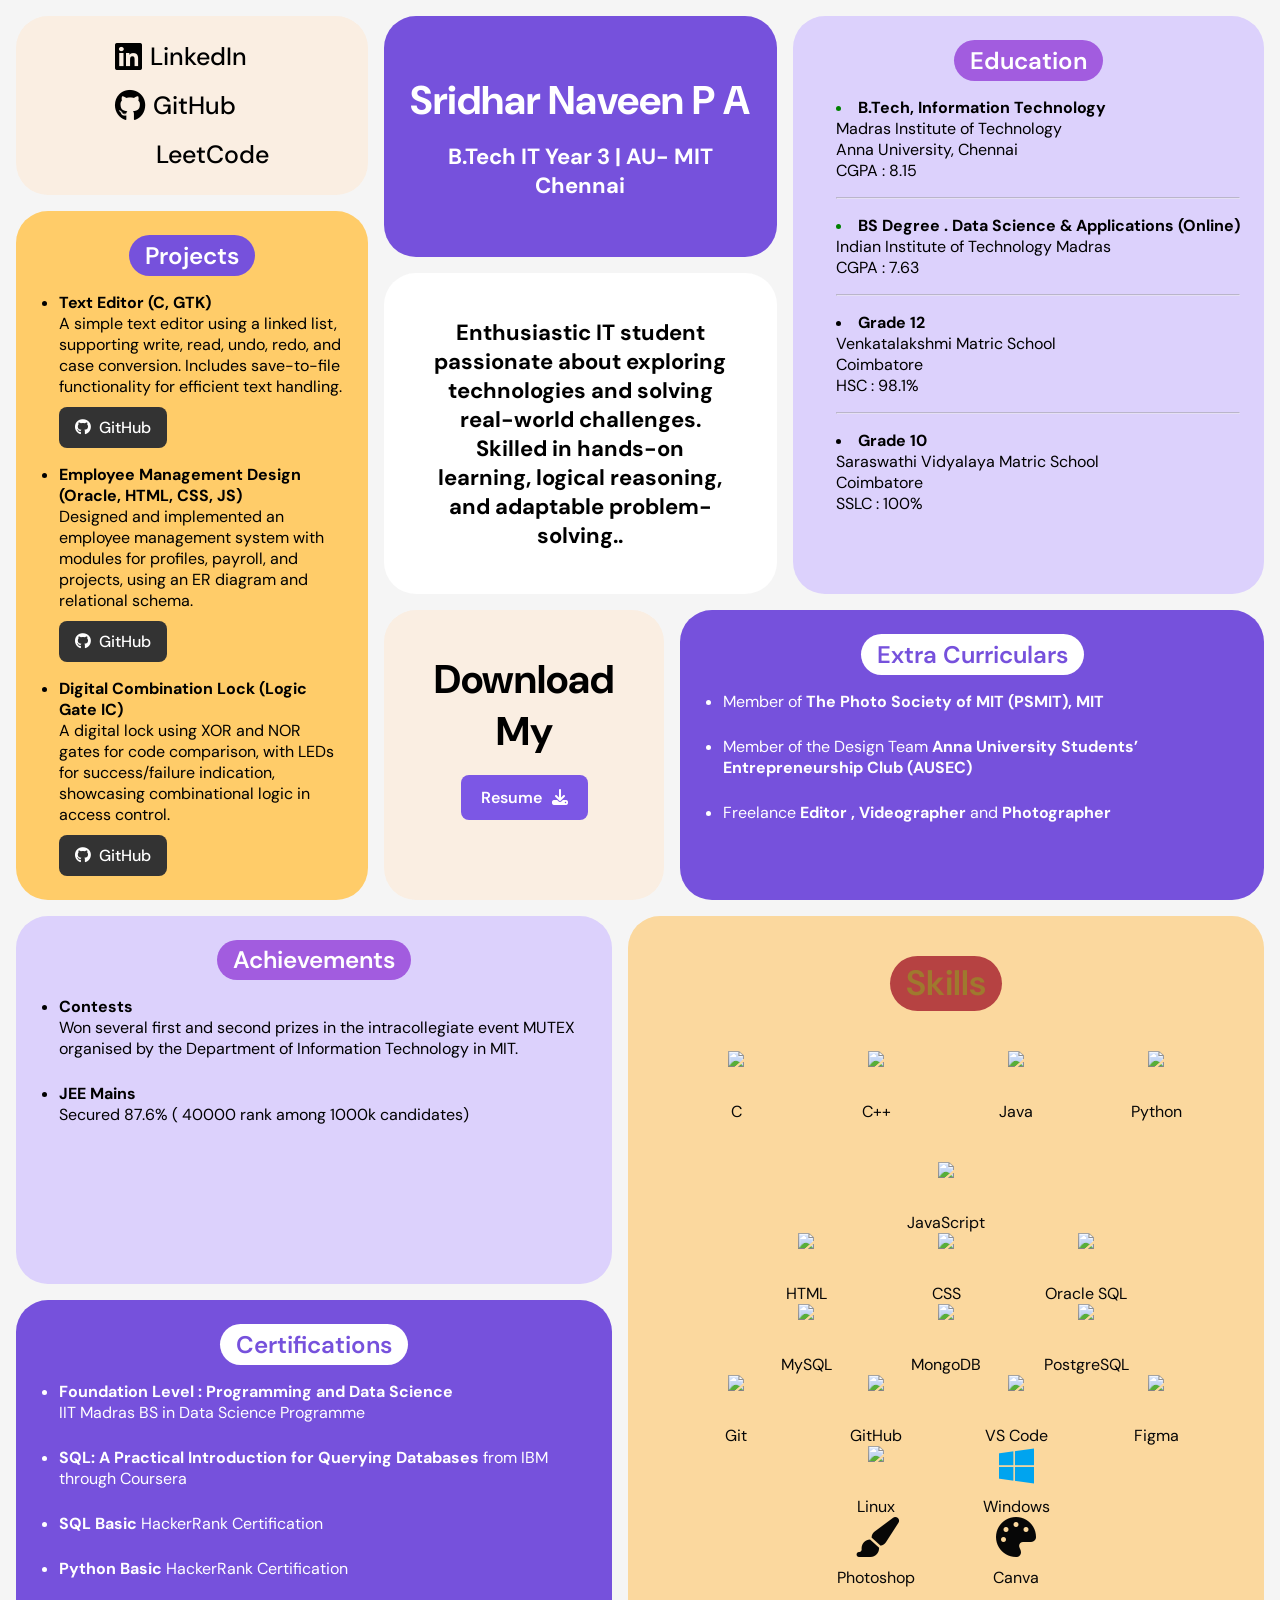
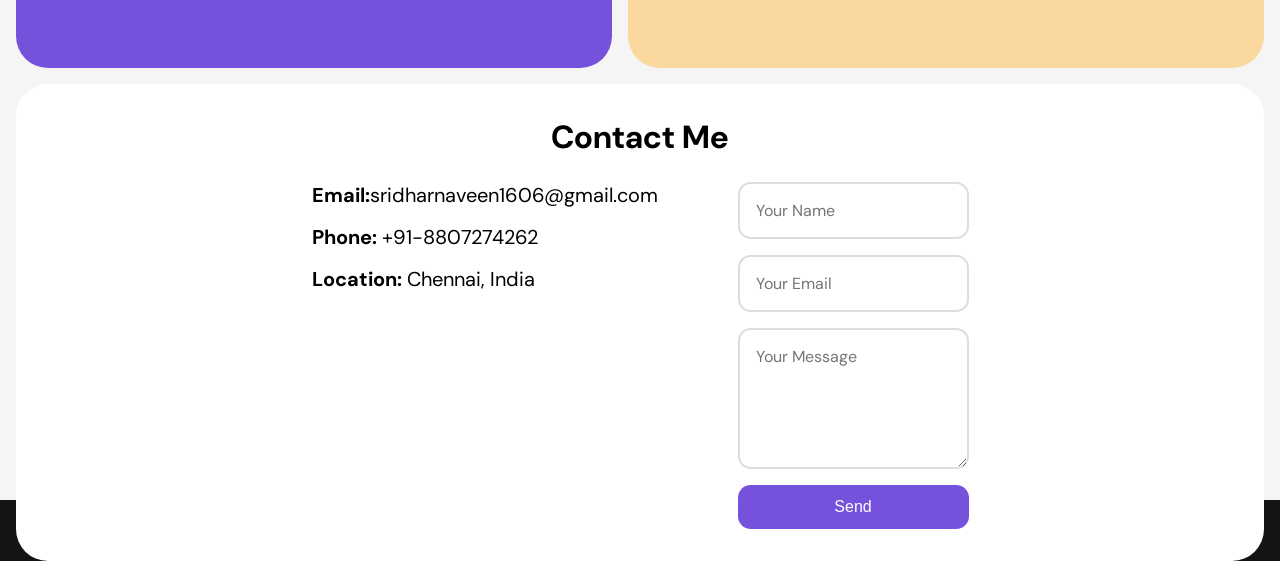
==== index.html @ 2a430939 "Fixed button" ====
<!DOCTYPE html>
<html>

<head>
    <meta charset="UTF-8" />
    <title>Sridhar Naveen Portfolio</title>
    <link rel="stylesheet" href="style.css" />
    <link href="https://fonts.googleapis.com/css2?family=DM+Sans:wght@400;500&display=swap" rel="stylesheet" />
    <link rel="stylesheet" href="https://cdnjs.cloudflare.com/ajax/libs/font-awesome/6.5.0/css/all.min.css" />


</head>

<body>

    <div class="container">
        <div class="row1">
            <div class="col-left">
                <div class="row1 bento-box quick-links">
                    <!-- <h2 class="title">Quick Links</h2> -->
                    <ul class="link-list">
                        <li>
                            <a href="https://www.linkedin.com/in/sridharnaveen/" target="_blank">
                                <i class="fab fa-linkedin fa-lg"></i> LinkedIn
                            </a>
                        </li>
                        <li>
                            <a href="https://github.com/SridharNaveenPA" target="_blank">
                                <i class="fab fa-github fa-lg"></i> GitHub
                            </a>
                        </li>
                        <li>
                            <a href="https://leetcode.com/u/Sridhar_Naveen/">
                                <svg  class="leetcode-icon" width="33" height="33" viewBox="...">
                                    <use xlink:href="IMGS/leetcode.svg"></use>
                                </svg>
                                LeetCode
                            </a>
                        </li>

                    </ul>
                </div>
                <div class="row2 bento-box projects">
                    <!-- Projects -->
                    <h2 class="titl-projects">Projects</h2>
                    <ul class="project-list">
                        <li>
                            <strong>Text Editor (C, GTK)</strong><br>
                            A simple text editor using a linked list, supporting write, read, undo, redo, and case
                            conversion. Includes save-to-file functionality for efficient text handling.<br>
                            <a href="https://github.com/SridharNaveenPA/Text-Editor" class="github-btn"
                                target="_blank">
                                <i class="fab fa-github"></i> GitHub
                            </a>
                        </li>
                        <li>
                            <strong>Employee Management Design (Oracle, HTML, CSS, JS)</strong><br>
                            Designed and implemented an employee management system with modules for profiles, payroll,
                            and projects, using an ER diagram and relational schema.<br>
                            <a href="https://github.com/yourusername/employee-management-system" class="github-btn"
                                target="_blank">
                                <i class="fab fa-github"></i> GitHub
                            </a>
                        </li>
                        <li>
                            <strong>Digital Combination Lock (Logic Gate IC)</strong><br>
                            A digital lock using XOR and NOR gates for code comparison, with LEDs for success/failure
                            indication, showcasing combinational logic in access control.<br>
                            <a href="https://github.com/yourusername/employee-management-system" class="github-btn"
                                target="_blank">
                                <i class="fab fa-github"></i> GitHub
                            </a>

                        </li>

                    </ul>

                </div>
            </div>
            <div class="col-right">
                <div class="row1">
                    <div class="col1">
                        <div class="row1">
                            <h1 class="name"><b>Sridhar Naveen P A</b></h1>
                            <h1 class="name3">B.Tech IT Year 3 | AU- MIT Chennai</h1>
                        </div>
                        <div class="row2">
                            <h1 class="name2">Enthusiastic IT student passionate about exploring technologies and
                                solving real-world challenges. Skilled in hands-on learning, logical reasoning, and
                                adaptable problem-solving..</h1>
                        </div>
                    </div>
                    <div class="bento-box education">
                        <h2 class="title">Education</h2>
                        <ul class="education-list">
                            <li class="active-edu">
                                <strong>B.Tech, Information Technology</strong><br>
                                Madras Institute of Technology<br>Anna University, Chennai<br>

                                CGPA : 8.15<br>

                            </li>
                            <hr class="edu-hr">
                            <li class="active-edu">
                                <strong>BS Degree . Data Science & Applications (Online)</strong><br>
                                Indian Institute of Technology Madras<br>
                                CGPA : 7.63<br>
                            </li>
                            <hr class="edu-hr">
                            <li>
                                <strong>Grade 12</strong><br>
                                Venkatalakshmi Matric School<br>Coimbatore<br>
                                HSC : 98.1%<br>

                            </li>
                            <hr class="edu-hr">
                            <li>
                                <strong>Grade 10</strong><br>
                                Saraswathi Vidyalaya Matric School<br>Coimbatore<br>
                                SSLC : 100%<br>
                            </li>

                        </ul>


                    </div>
                </div>
                <div class="row2">
                    <div class="col1">
                        <h2 class="name24 download">Download My</h2>
                        <a href="ASSETS/resume.pdf" class="resume-button" download>
                            Resume
                            <i class="fas fa-download"></i>
                        </a>
                    </div>
                    <div class="col2 bento-box extras">
                        <!-- Extra Curricular-->
                        <h2 class="tit">Extra Curriculars</h2>
                        <ul class="extras-list">
                            <li>
                                Member of <strong>The Photo Society of MIT (PSMIT), MIT</strong>

                            </li>
                            <li>
                                Member of the Design Team <strong>Anna University Students’ Entrepreneurship Club
                                    (AUSEC)</strong>
                            </li>
                            <li>
                                Freelance <strong> Editor , Videographer</strong> and <strong>Photographer </strong>
                            </li>

                        </ul>

                    </div>
                </div>
            </div>
        </div>
        <div class="row2">
            <div class="achievements-certifications">
                <div class="achievements-box">
                    <!-- Achievements -->
                    <h2 class="of-achiv">Achievements</h2>
                    <ul class="achiv-list">
                        <li>
                            <strong>Contests</strong><br>Won several first and second prizes in the intracollegiate
                            event MUTEX organised by the Department of Information Technology in MIT.

                        </li>
                        <li>
                            <strong> JEE Mains</strong><br> Secured 87.6% ( 40000 rank among 1000k candidates)
                        </li>


                    </ul>
                </div>
                <div class="certifications-box">
                    <!-- Certifications -->
                    <h2 class="of-cert">Certifications</h2>
                    <ul class="cert-list">
                        <li>
                            <strong>Foundation Level : Programming and Data Science</strong><br>IIT Madras BS in Data
                            Science Programme

                        </li>
                        <li>
                            <strong>SQL: A Practical Introduction for Querying Databases</strong> from IBM through
                            Coursera
                        </li>
                        <li>
                            <strong>SQL Basic</strong> HackerRank Certification
                        </li>
                        <li>
                            <strong>Python Basic</strong> HackerRank Certification
                        </li>

                    </ul>
                </div>
            </div>

            <div class="col2 skills-section">
                <!-- sKILLS ICON-->
                <h2 class="of-skill">Skills</h2>

                <div class="skills-category">

                    <div class="skills-flex">
                        <div class="skill"><img
                                src="https://cdn.jsdelivr.net/gh/devicons/devicon/icons/c/c-original.svg" />
                            <p>C</p>
                        </div>
                        <div class="skill"><img
                                src="https://cdn.jsdelivr.net/gh/devicons/devicon/icons/cplusplus/cplusplus-original.svg" />
                            <p>C++</p>
                        </div>
                        <div class="skill"><img
                                src="https://cdn.jsdelivr.net/gh/devicons/devicon/icons/java/java-original.svg" />
                            <p>Java</p>
                        </div>
                        <div class="skill"><img
                                src="https://cdn.jsdelivr.net/gh/devicons/devicon/icons/python/python-original.svg" />
                            <p>Python</p>
                        </div>
                        <div class="skill"><img
                                src="https://cdn.jsdelivr.net/gh/devicons/devicon/icons/javascript/javascript-original.svg" />
                            <p>JavaScript</p>
                        </div>
                    </div>
                    <div class="skills-flex">
                        <div class="skill"><img
                                src="https://cdn.jsdelivr.net/gh/devicons/devicon/icons/html5/html5-original.svg" />
                            <p>HTML</p>
                        </div>
                        <div class="skill"><img
                                src="https://cdn.jsdelivr.net/gh/devicons/devicon/icons/css3/css3-original.svg" />
                            <p>CSS</p>
                        </div>
                        <div class="skill"><img
                                src="https://cdn.jsdelivr.net/gh/devicons/devicon/icons/oracle/oracle-original.svg" />
                            <p>Oracle SQL</p>
                        </div>
                    </div>

                    <div class="skills-flex">
                        <div class="skill"><img
                                src="https://cdn.jsdelivr.net/gh/devicons/devicon/icons/mysql/mysql-original.svg" />
                            <p>MySQL</p>
                        </div>
                        <div class="skill"><img
                                src="https://cdn.jsdelivr.net/gh/devicons/devicon/icons/mongodb/mongodb-original.svg" />
                            <p>MongoDB</p>
                        </div>
                        <div class="skill"><img
                                src="https://cdn.jsdelivr.net/gh/devicons/devicon/icons/postgresql/postgresql-original.svg" />
                            <p>PostgreSQL</p>
                        </div>
                    </div>

                    <div class="skills-flex">
                        <div class="skill"><img
                                src="https://cdn.jsdelivr.net/gh/devicons/devicon/icons/git/git-original.svg" />
                            <p>Git</p>
                        </div>
                        <div class="skill"><img
                                src="https://cdn.jsdelivr.net/gh/devicons/devicon/icons/github/github-original.svg" />
                            <p>GitHub</p>
                        </div>
                        <div class="skill"><img
                                src="https://cdn.jsdelivr.net/gh/devicons/devicon/icons/vscode/vscode-original.svg" />
                            <p>VS Code</p>
                        </div>
                        <div class="skill"><img
                                src="https://cdn.jsdelivr.net/gh/devicons/devicon/icons/figma/figma-original.svg" />
                            <p>Figma</p>
                        </div>
                    </div>

                    <div class="skills-flex">
                        <div class="skill"><img
                                src="https://cdn.jsdelivr.net/gh/devicons/devicon/icons/linux/linux-original.svg" />
                            <p>Linux</p>
                        </div>
                        <div class="skill"><i class="fab fa-windows windows-icon"></i>
                            <p>Windows</p>
                        </div>
                    </div>

                    <div class="skills-flex">
                        <div class="skill"><i class="fas fa-paint-brush"></i>
                            <p>Photoshop</p>
                        </div>
                        <div class="skill"><i class="fas fa-palette"></i>
                            <p>Canva</p>
                        </div>
                    </div>
                </div>


            </div>
        </div>
        <div class="row3 contact-box bento-box">
            <h2 class="contact-title">Contact Me</h2>

            <div class="contact-content">
                <div class="contact-details">
                    <p><strong>Email:</strong><a href="mailto:sridharnaveen1606@gmail.com">sridharnaveen1606@gmail.com</a></p>
                    <p><strong>Phone:</strong> +91-8807274262</p>
                    <p><strong>Location:</strong> Chennai, India</p>
                </div>

                <form class="contact-form">
                    <input type="text" name="name" placeholder="Your Name" required />
                    <input type="email" name="email" placeholder="Your Email" required />
                    <textarea name="message" placeholder="Your Message" rows="5" required></textarea>
                    <button type="submit">Send</button>
                </form>
            </div>
        </div>
    </div>
</body>

</html>
---- style.css ----
* {
    margin: 0;
    padding: 0;
    box-sizing: border-box;
}

body {
    min-height: 100vh;
    background-color: #141414;
    display: flex;
    align-items: center;
    justify-content: center;
}

.container {
    width: 1440px;
    height: 2100px;
    padding: 1em;
    background-color: #f5f5f5;
    display: flex;
    flex-direction: column;
    gap: 1em;
}

.row1 {
    flex: 2;

    border-radius: 2em;
    display: flex;
    gap: 1em;
}

.row2    {
    flex: 1;

    border-radius: 2em;
}

.row3 {
    flex: 1;

    border-radius: 2em;
}

.col-left {
    flex: 0.8;

    border-radius: 2em;
    display: flex;
    flex-direction: column;
    gap: 1em;
}

.col-right {
    flex: 2;

    border-radius: 2em;
    display: flex;
    flex-direction: column;
    gap: 1em;
}

.col-right .row1 {
    

    border-radius: 2em;
    display: flex;
    gap: 1em;
}

.col-right .row2 {
    flex: 1;

    border-radius: 2em;
}


.col-right .row1 .col1 {
    flex: 1;

    border-radius: 2em;
    display: flex;
    flex-direction: column;
    gap: 1em;
}

.col-right .row1 .col2 {
    flex: .7;

    border-radius: 2em;
}

.col-right .row1 .col1 .row1 {
    flex: 0.75;

    border-radius: 2em;
    display: flex;
}

.col-right .row1 .col1 .row2 {
    flex: 1;

    border-radius: 2em;
    display: flex;
}

.container .row1 .col-right .row2 {
    display: flex;
    gap: 1em;
}

.container .row1 .col-right .row2 .col1 {
    flex: 1;

    border-radius: 2em;
}

.container .row1 .col-right .row2 .col2 {
    flex: 2;

    border-radius: 2em;
}

.container .row2 {
    display: flex;
    gap: 1em;
}

.container .row2 .col1 {
    flex: 1;
    display: flex;
    border-radius: 2em;
}

.container .row2 .col2 {
    flex: 1;
    
    border-radius: 2em;
}

.container .row1 .col-left {
    display: flex;
    flex-direction: column;
    gap: 1em;
}

.container .row1 .col-left .col1 {
    flex: 2;

    border-radius: 2em;
}

.container .row1 .col-left .col2 {
    flex: 1;

    border-radius: 2em;
}

/*ChatGPT*/




.row1>.col-left .row1 {
    background-color: #faeee2;
    /* Hot Pink */
    flex: 0.4;
    display: flex;
    flex-wrap: wrap;
    flex-direction: column;
    justify-content: center;
    /* Vertical center */
    align-items: center;
    /* Horizontal center */
    text-align: center;
}

.row1>.col-left .row2 {
    background-color: #ffcc69;
    /* Cyan */
}




.row1>.col-right .row1 .col1 .row1 {
    background-color: #7651dc;
    /* Red */
    display: flex;
    flex-wrap: wrap;
    flex-direction: column;
    justify-content: center;
    /* Vertical center */
    align-items: center;
    /* Horizontal center */
    text-align: center;
    /* Ensures text inside is centered */

}

.row1>.col-right .row1 .col1 .row2 {
    background-color: #ffffff;
    /* Purple */
    display: flex;
    flex: 1;
    flex-wrap: wrap;
    flex-direction: column;
    justify-content: center;
    /* Vertical center */
    align-items: center;
    /* Horizontal center */
    text-align: center;
    /* Ensures text inside is centered */
}

.row1>.col-right .row1 .col2 {
    background-color: #7651dc;
    /* Orange */
}

.row1>.col-right .row2 .col1 {
    background-color: #faeee2;
    /* Mint Green */
    display: flex;
    flex-wrap: wrap;
    flex-direction: row;
    justify-content: center;
    gap: -6em;
    /* Vertical center */
    align-items: center;
    /* Horizontal center */
    text-align: center;
}

.row1>.col-right .row2 .col2 {
    background-color: #7651dc;
    /* Teal */
}

.container>.row2 .col1 {
    background-color: #ffd60a;
   
}

.container>.row2 .col2 {
    background-color: #fbd89e;
    /* Bright Blue */
}

.container>.row3 {
    background-color: #ffffff;
    /* Pinkish Purple */
}

.name {
    font-family: 'DM Sans', sans-serif;
    color: white;
    font-size: 40px;

}

.name2 {
    font-family: 'DM Sans', sans-serif;
    color: rgb(0, 0, 0);
    font-size: 22px;
    margin-left: 50px;
    margin-right: 50px;
}

.name24 {
    font-family: 'DM Sans', sans-serif;
    color: rgb(0, 0, 0);
    font-size: 1px;
    margin-left: 50px;
    margin-right: 50px;
    margin-bottom: 0px;
    margin-top: 60px;
    padding: 0px;
}



.name3 {
    font-family: 'DM Sans', sans-serif;
    color: white;
    font-size: 22px;
    margin-left: 50px;
    margin-right: 50px;
}


.bento-box.quick-links {
    background-color: #fef6ee;
    /* light peach */
    padding: 1.5rem;
    border-radius: 2em;
    display: flex;
    flex-direction: column;
    color: white;
    align-items: center;
    font-family: 'DM Sans', sans-serif;
    gap: 1rem;
}

.bento-box.quick-links .title {
    background-color: #ffd166;
    /* yellow badge */
    color: #7b2cbf;
    /* purple text */
    padding: 0.3rem 1rem;
    border-radius: 2em;
    color: white;
    font-family: 'DM Sans', sans-serif;
    font-weight: 600;
}

.link-list {
    list-style: none;
    padding: 0;
    margin: 0;
    display: flex;
    flex-direction: column;
    font-family: 'DM Sans', sans-serif;
    gap: 1rem;
    color: rgb(0, 0, 0);
}

.link-list li a {
    text-decoration: none;
    color: black;
    font-family: 'DM Sans', sans-serif;
    color: rgb(0, 0, 0);
    display: flex;
    align-items: center;
    gap: 0.5rem;
    font-weight: 500;
    font-size: 25px;
    transition: 0.2s ease-in-out;
}

.link-list li a:hover {
    color: #7c57e5;
    transition: 0.2s ease-in-out;
    transition-behavior: smooth;
    transform-origin: 0%;
    /* purple text on hover */
}

.leetcode-icon {
  fill: #222; /* default color */
  transition: fill 0.2s;
}
a:hover .leetcode-icon {
  fill: #7c57e5; /* LeetCode orange or color of your choice */
}

.bento-box.education {
    background-color: #dcd1fc;
    /* same light peach */
    padding: 1.5rem;
    border-radius: 2em;
    display: flex;
    flex-direction: column;
    font-family: 'DM Sans', sans-serif;
    color: white;
    align-items: center;
    gap: 1rem;
}

.bento-box.education .title {
    background-color: #a25cdf;
    /* same yellow badge */
    color: white;
    /* purple text */
    padding: 0.3rem 1rem;
    border-radius: 2em;
    font-family: 'DM Sans', sans-serif;
    color: white;
    font-weight: 600;
}

.education-list {
    list-style: disc;
    padding-left: 1.2rem;
    margin: 0;
    font-family: 'DM Sans', sans-serif;
    color: white;
    display: flex;
    flex-direction: column;
    gap: 1rem;
    color: #000;
    /* text color */
    width: 100%;
    list-style-position: inside; /* so dot is part of the list item */
    
}

.education-list li.active-edu {
  list-style-type: disc;
  color: rgb(0, 0, 0); /* text color */
  position: relative;
}
.education-list li.active-edu::marker {
  color: green;
  transform: scale(1);
  animation: glow 1.5s infinite ease-in-out;
}   

@keyframes glow {
  0%, 100% {
    color: green;
    opacity: 1;
    transform: scale(1.5);
  }
  50% {
    color: lime;
    opacity: 0.4;
    transform: scale(1);
  }
}

.edu-hr{
    opacity: 0.5;
    color: #7c57e5;
}

.resume-button {
    display: inline-flex;
    align-items: center;
    background-color: #7c57e5;
    color: white;
    padding: 12px 20px;
    font-family: 'DM Sans', sans-serif;
    font-size: 16px;
    font-weight: 600;
    border: none;
    border-radius: 8px;
    cursor: pointer;
    margin-top: -120px;

    transition: background-color 0.3s ease;
    text-decoration: none;
}

.resume-button:hover {
    background-color: #9778ea;
}

.resume-button i {
    margin-left: 10px;
}

.download{
    margin-bottom: 0px;
    font-size: 40px;
    margin-top: 0px;
}

.titl-projects{
    background-color: #7651dc;
    /* same yellow badge */
    color: #7b2cbf;
    /* purple text */
    padding: 0.3rem 1rem;
    border-radius: 1em;
    font-family: 'DM Sans', sans-serif;
    color: white;
    font-weight: 600;
}

.project-list{
    list-style: disc;
    padding-left: 1.2rem;
    margin: 0;
    font-family: 'DM Sans', sans-serif;
    color: white;
    display: flex;
    flex-direction: column;
    gap: 1rem;
    color: #000;
    /* text color */
    width: 100%;
}

.bento-box.projects {
    background-color: #fef6ee;
    /* same light peach */
    padding: 1.5rem;
    border-radius: 2em;
    display: flex;
    flex-direction: column;
    font-family: 'DM Sans', sans-serif;
    color: white;
    align-items: center;
    gap: 1rem;
}

.github-btn {
      display: inline-flex;
      align-items: center;
      background-color: #333;
      color: white;
      padding: 10px 16px;
      border-radius: 8px;
      text-decoration: none;
      font-weight: 500;
      margin-top: 10px;
      transition: background-color 0.3s;
    }

    .github-btn:hover {
      background-color: #ffffff;
      color: black;
    }

    .github-btn i {
      margin-right: 8px;
    }



.bento-box.extras {
    background-color: #fef6ee;
    /* same light peach */
    padding: 1.5rem;
    border-radius: 2em;
    display: flex;
    flex-direction: column;
    font-family: 'DM Sans', sans-serif;
    color: white;
    align-items: center;
    gap: 1rem;
}

.bento-box.extras .tit {
    background-color: #ffffff;
    /* same yellow badge */
    color: #7651dc;
    /* purple text */
    padding: 0.3rem 1rem;
    border-radius: 2em;
    font-family: 'DM Sans', sans-serif;
    font-weight: 600;
}

.extras-list {
    /*list-style: disc;*/
    padding-left: 1.2rem;
    margin: 0;
    font-family: 'DM Sans', sans-serif;
    color: white;
    display: flex;
    flex-direction: column;
    gap: 1.5rem;
    color: #ffffff;
    /* text color */
    width: 100%;
}



.skills-section {
  text-align: center;
  padding: 40px 20px;
  font-family: 'DM Sans', sans-serif;
}

.skills-section h2 {
  font-size: 2.2em;
  color: #9f792e;
  margin-bottom: 40px;
  display: inline-block;
  padding-bottom: 5px;
  font-family: 'DM Sans', sans-serif;
}

.skills-category h3 {
  
  margin-bottom: 15px;
  font-family: 'DM Sans', sans-serif;
  font-size: 1.3em;
}

.skills-category {
  margin-bottom: 40px;
  justify-content: space-evenly;
  align-items: center;
}

.skills-flex {
  display: flex;
  flex-wrap: wrap;
  justify-content: center;
  vertical-align: middle;
  gap: 40px;
  font-family: 'DM Sans', sans-serif;
}

.skill {
  display: flex;
  flex-direction: column;
  align-items: center;
  width: 100px;
  font-family: 'DM Sans', sans-serif;
  color: #070707;
}

.skill img, .skill i {
  font-size: 40px;
  height: 40px;
  margin-bottom: 10px;
}

.windows-icon {
  font-size: 40px;
  color: #00a4ef;
}


.bento-box.cert {
    background-color: #7651dc;
    /* same light peach */
    padding: 1.5rem;
    border-radius: 2em;
    display: flex;
    flex-direction: column;
    font-family: 'DM Sans', sans-serif;
    color: white;
    align-items: center;
    gap: 1rem;
}

.bento-box.cert .tit {
    background-color: #ffd166;
    /* same yellow badge */
    color: #7b2cbf;
    /* purple text */
    padding: 0.3rem 1rem;
    border-radius: 2em;
    font-family: 'DM Sans', sans-serif;
    color: white;
    font-weight: 600;
}

.cert-list {
    /*list-style: disc;*/
    padding-left: 1.2rem;
    margin: 0;
    font-family: 'DM Sans', sans-serif;
    color: white;
    display: flex;
    flex-direction: column;
    gap: 1.5rem;
    color: #000;
    /* text color */
    width: 100%;
}

.container .row2 .col1{
    display: flex;
    flex-direction: column;
    gap: 1em;
}
.container .row2 .col1 .achiv{
    flex: 1;
    background-color: #141414;
    border: 2px solid red;
    border-radius: 2em;
}
.container .row2 .col1 .cert1{
    flex: 1;
    background-color: #00d1ff;
    border: 2px solid red;
    border-radius: 2em ;
}

.achievements-certifications {
    display: flex;
    gap: 1em;
    /*background-color: #fef6ee;*/
    padding: 1.5rem;
    margin: 0;
    padding: 0;
    border-radius: 2em;
    flex: 1;
    font-family: 'DM Sans', sans-serif;
    flex-direction: column;
    color: white;
}

.achievements-box {
     background-color: #dcd1fc;
    /* same light peach */
    padding: 1.5rem;
    border-radius: 2em;
    display: flex;
    flex-direction: column;
    font-family: 'DM Sans', sans-serif;
    color: white;
    flex: 1;
    align-items: center;
    gap: 1rem;
}


.certifications-box {
     background-color: #7651dc;
    /* same light peach */
    padding: 1.5rem;
    border-radius: 2em;
    display: flex;
    flex-direction: column;
    font-family: 'DM Sans', sans-serif;
    color: white;
    flex: 1;
    align-items: center;
    gap: 1rem;
}


.of-cert{
    background-color: #7651dc;
    /* same yellow badge */
    color: #7651dc;
    /* purple text */
    padding: 0.3rem 1rem;
    border-radius: 2em;
    font-family: 'DM Sans', sans-serif;
    color: 7651dc;
    font-weight: 600;
}

.achiv-list{
    /*list-style: disc;*/
    padding-left: 1.2rem;
    margin: 0;
    font-family: 'DM Sans', sans-serif;
    color: white;
    display: flex;
    flex-direction: column;
    gap: 1.5rem;
    color: #000;
    /* text color */
    width: 100%;
}
.of-achiv{
background-color: #a25cdf;
    /* same yellow badge */
    color: #7b2cbf;
    /* purple text */
    padding: 0.3rem 1rem;
    border-radius: 2em;
    font-family: 'DM Sans', sans-serif;
    color: white;
    font-weight: 600;
}


.cert-list{
    /*list-style: disc;*/
    padding-left: 1.2rem;
    margin: 0;
    font-family: 'DM Sans', sans-serif;
    color: white;
    display: flex;
    flex-direction: column;
    gap: 1.5rem;    
    color: #ffffff;
    /* text color */
    width: 100%;
}
.of-cert{
background-color: #ffffff;
    /* same yellow badge */
    color: #7651dc;
    /* purple text */
    padding: 0.3rem 1rem;
    border-radius: 2em;
    font-family: 'DM Sans', sans-serif;
    color: 7b2cbf;
    font-weight: 600;
}

.of-skill{
    background-color: #b64242;
    /* same yellow badge */
    
   
    padding: 0.3rem 1rem;
    border-radius: 2em;
    font-family: 'DM Sans', sans-serif;
    
    font-weight: 600;
}

.contact-box {
  background-color: #fef6ee;
  padding: 2rem;
  border-radius: 2rem;
  display: flex;
  flex-direction: column;
  gap: 1.5rem;
  font-family: 'DM Sans', sans-serif;
  color: #000;
  justify-content: space-evenly;
  align-items: center;
  flex-wrap: wrap;
}

.contact-title {
  font-size: 2rem;
  font-weight: 700;
  color: #000000;
  text-align: center;
}

.contact-content {
  display: flex;
  flex-wrap: wrap;
  gap: 5rem;
  justify-content: space-between;
}

.contact-details {
  flex: 0.5;
  font-size: 20px;
  display: flex;
  flex-direction: column;
  gap: 1rem;
}

.contact-details a {
  color: #000000;
  text-decoration: none;
}

.contact-form {
  flex: 1;
  display: flex;
  flex-direction: column;
  gap: 1rem;
}

.contact-form input,
.contact-form textarea {
  padding: 1rem;
  border: 2px solid #ddd;
  border-radius: 0.8rem;
  font-size: 1rem;
  width: 100%;
  font-family: 'DM Sans', sans-serif;
}

.contact-form button {
  background-color: #7651dc;
  color: white;
  padding: 0.8rem 1.5rem;
  border: none;
  border-radius: 0.8rem;
  font-size: 1rem;
  cursor: pointer;
  transition: background-color 0.3s ease;
}

.contact-form button:hover {
  background-color: #947cdc;
}
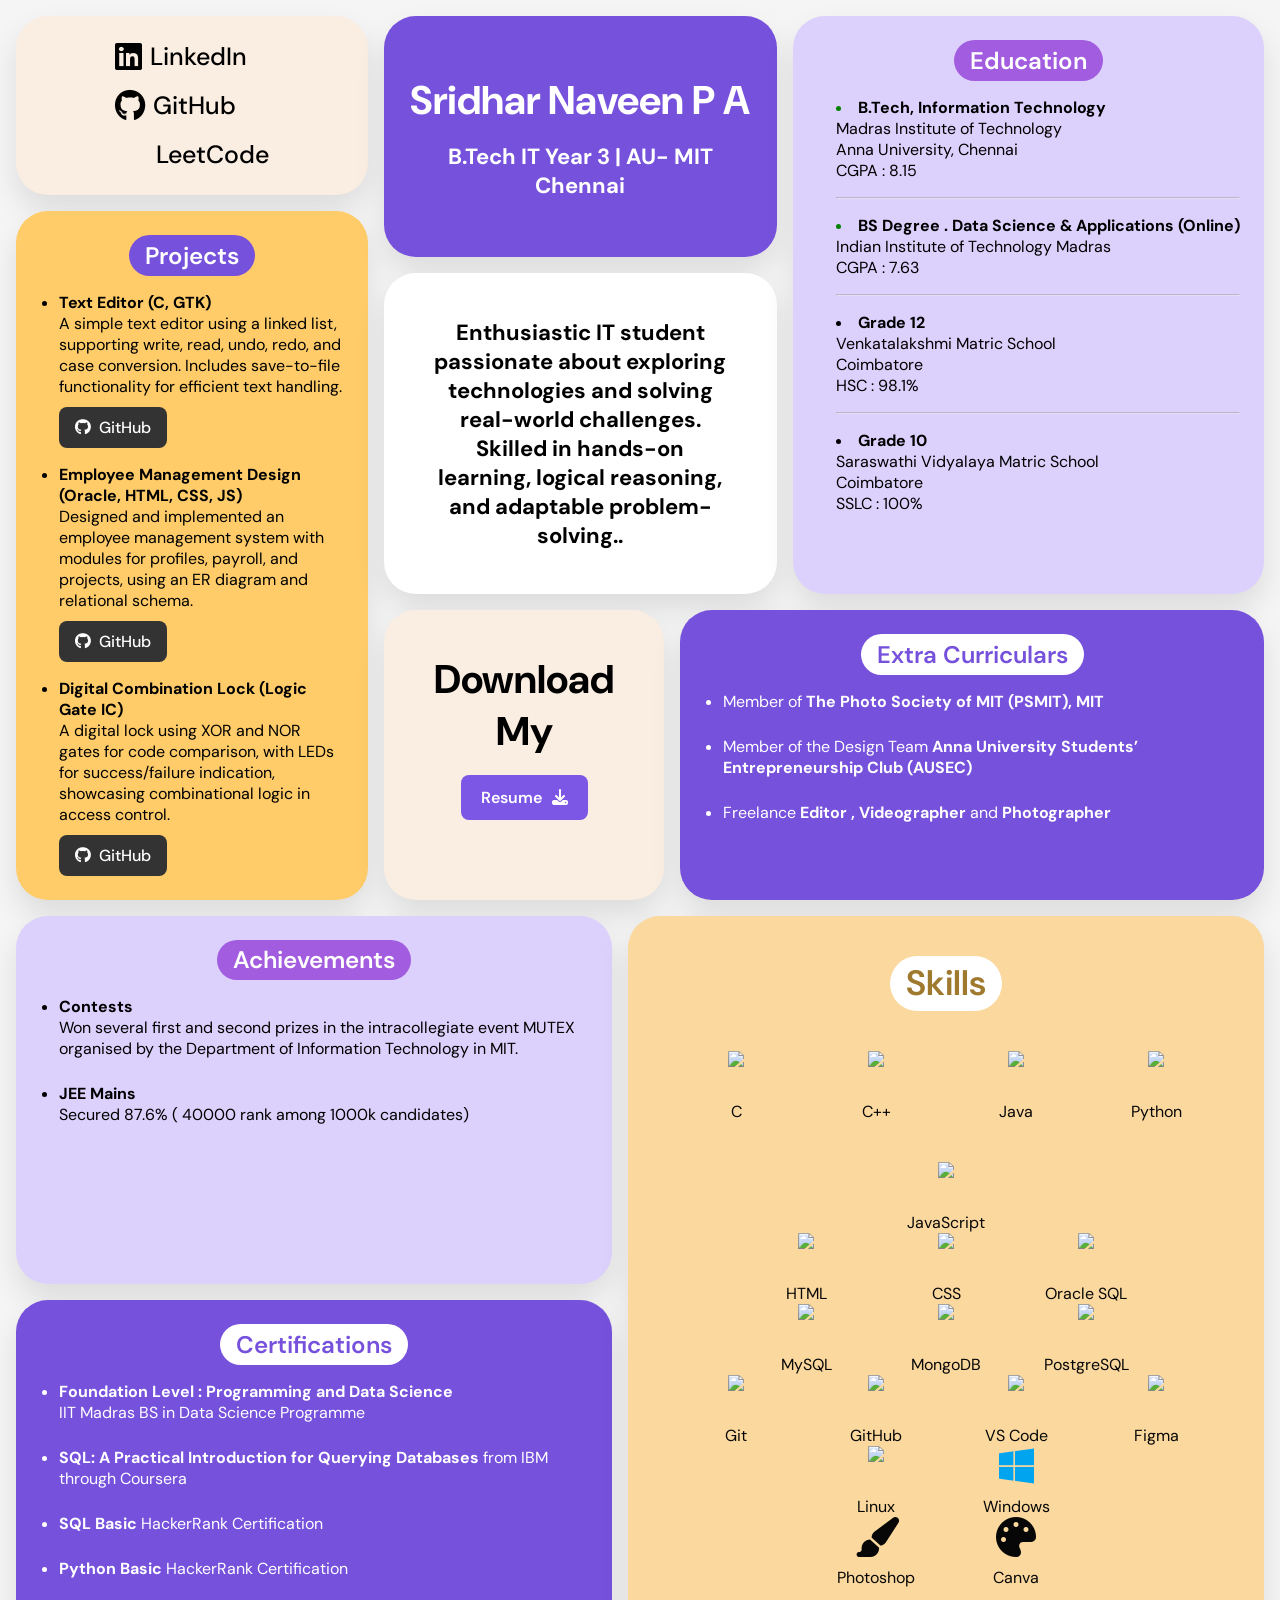
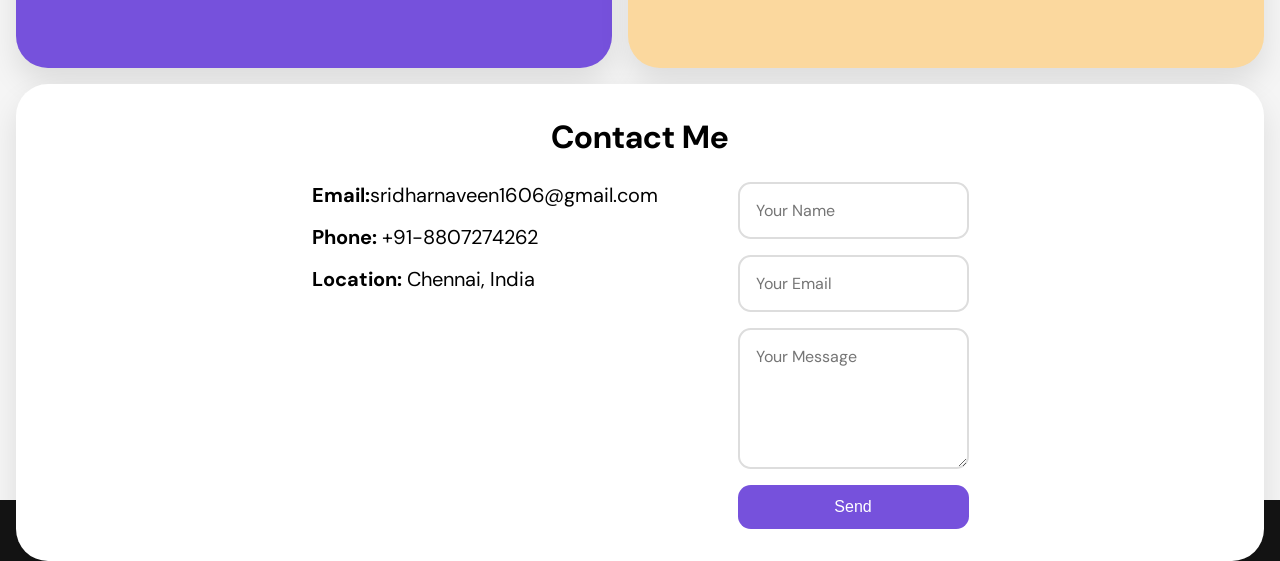
==== commit 61d29f30: "i ithink finished" ====
--- a/index.html
+++ b/index.html
@@ -31,7 +31,7 @@
                         </li>
                         <li>
                             <a href="https://leetcode.com/u/Sridhar_Naveen/">
-                                <svg  class="leetcode-icon" width="33" height="33" viewBox="...">
+                                <svg class="leetcode-icon" width="33" height="33" viewBox="...">
                                     <use xlink:href="IMGS/leetcode.svg"></use>
                                 </svg>
                                 LeetCode
@@ -48,8 +48,7 @@
                             <strong>Text Editor (C, GTK)</strong><br>
                             A simple text editor using a linked list, supporting write, read, undo, redo, and case
                             conversion. Includes save-to-file functionality for efficient text handling.<br>
-                            <a href="https://github.com/SridharNaveenPA/Text-Editor" class="github-btn"
-                                target="_blank">
+                            <a href="https://github.com/SridharNaveenPA/Text-Editor" class="github-btn" target="_blank">
                                 <i class="fab fa-github"></i> GitHub
                             </a>
                         </li>
@@ -80,11 +79,11 @@
             <div class="col-right">
                 <div class="row1">
                     <div class="col1">
-                        <div class="row1">
+                        <div class="row1 mah-name">
                             <h1 class="name"><b>Sridhar Naveen P A</b></h1>
                             <h1 class="name3">B.Tech IT Year 3 | AU- MIT Chennai</h1>
                         </div>
-                        <div class="row2">
+                        <div class="row2 bout-me">
                             <h1 class="name2">Enthusiastic IT student passionate about exploring technologies and
                                 solving real-world challenges. Skilled in hands-on learning, logical reasoning, and
                                 adaptable problem-solving..</h1>
@@ -126,7 +125,7 @@
                     </div>
                 </div>
                 <div class="row2">
-                    <div class="col1">
+                    <div class="col1 dawn">
                         <h2 class="name24 download">Download My</h2>
                         <a href="ASSETS/resume.pdf" class="resume-button" download>
                             Resume
@@ -178,19 +177,22 @@
                     <h2 class="of-cert">Certifications</h2>
                     <ul class="cert-list">
                         <li>
-                            <strong>Foundation Level : Programming and Data Science</strong><br>IIT Madras BS in Data
-                            Science Programme
-
-                        </li>
-                        <li>
-                            <strong>SQL: A Practical Introduction for Querying Databases</strong> from IBM through
-                            Coursera
-                        </li>
-                        <li>
-                            <strong>SQL Basic</strong> HackerRank Certification
-                        </li>
-                        <li>
-                            <strong>Python Basic</strong> HackerRank Certification
+                            <a href="ASSETS/foundation.pdf" class="idk"><strong>Foundation Level : Programming and Data
+                                    Science</strong><br>IIT Madras BS in Data
+                                Science Programme</a>
+
+                        </li>
+                        <li>
+                            <a href="ASSETS/sql coursera.pdf" class="idk"><strong>SQL: A Practical Introduction for
+                                    Querying Databases</strong> from IBM through
+                                Coursera</a>
+                        </li>
+                        <li>
+                            <a href="ASSETS/sql.pdf" class="idk"><strong>SQL Basic</strong> HackerRank Certification</a>
+                        </li>
+                        <li>
+                            <a href="ASSETS/python.pdf" class="idk"><strong>Python Basic</strong> HackerRank
+                                Certification</a>
                         </li>
 
                     </ul>
@@ -302,16 +304,23 @@
 
             <div class="contact-content">
                 <div class="contact-details">
-                    <p><strong>Email:</strong><a href="mailto:sridharnaveen1606@gmail.com">sridharnaveen1606@gmail.com</a></p>
+                    <p><strong>Email:</strong><a
+                            href="mailto:sridharnaveen1606@gmail.com">sridharnaveen1606@gmail.com</a></p>
                     <p><strong>Phone:</strong> +91-8807274262</p>
                     <p><strong>Location:</strong> Chennai, India</p>
                 </div>
 
-                <form class="contact-form">
+                <form class="contact-form" action="https://formsubmit.co/1KMAQXsx68sdjhkoIp1x1QD7oHsmMdPDz-L3TjTKVu0s"
+                    method="POST">
                     <input type="text" name="name" placeholder="Your Name" required />
                     <input type="email" name="email" placeholder="Your Email" required />
                     <textarea name="message" placeholder="Your Message" rows="5" required></textarea>
                     <button type="submit">Send</button>
+
+                    <!-- Required hidden fields for FormSubmit -->
+                    <input type="hidden" name="_template" value="table">
+                    <input type="hidden" name="_cc" value="sridharnaveen1606@gmail.com">
+                    
                 </form>
             </div>
         </div>
--- a/style.css
+++ b/style.css
@@ -1,3 +1,26 @@
+/* Add to the top of your CSS or in a sensible location */
+:root {
+  --shadow-color: rgba(0, 0, 0, 0.1);
+  --shadow-hover: rgba(0, 0, 0, 0.15);
+}
+
+/* Add box shadow to all bento boxes */
+
+ 
+
+.quick-links,.projects,.mah-name,.bout-me,.education,.dawn,.extras,.achievements-box,.certifications-box,.skills-section,.contact-box
+{
+  box-shadow: 0 15px 30px var(--shadow-color);
+  transition: all 0.3s ease;
+}
+
+
+
+.quick-links:hover,.projects:hover,.mah-name:hover,.bout-me:hover,.education:hover,.dawn:hover,.extras:hover,.achievements-box:hover,.certifications-box:hover,.skills-section:hover,.contact-box:hover{
+  transform: scale(1.03);
+  box-shadow: 0 8px 16px var(--shadow-hover);
+  z-index: 10; /* Bring hovered element to front */
+}
 * {
     margin: 0;
     padding: 0;
@@ -782,7 +805,7 @@
 }
 
 .of-skill{
-    background-color: #b64242;
+    background-color: white;
     /* same yellow badge */
     
    
@@ -865,3 +888,14 @@
 .contact-form button:hover {
   background-color: #947cdc;
 }
+
+a.idk{
+    color: inherit;          /* Keeps the parent's text color */
+    text-decoration: none;   /* Removes underline */
+            /* Shows default cursor (instead of pointer) */
+    /* Optional: Disable hover/focus effects */
+    &:hover, &:focus {
+        color: inherit;
+        text-decoration: none;
+    }
+}
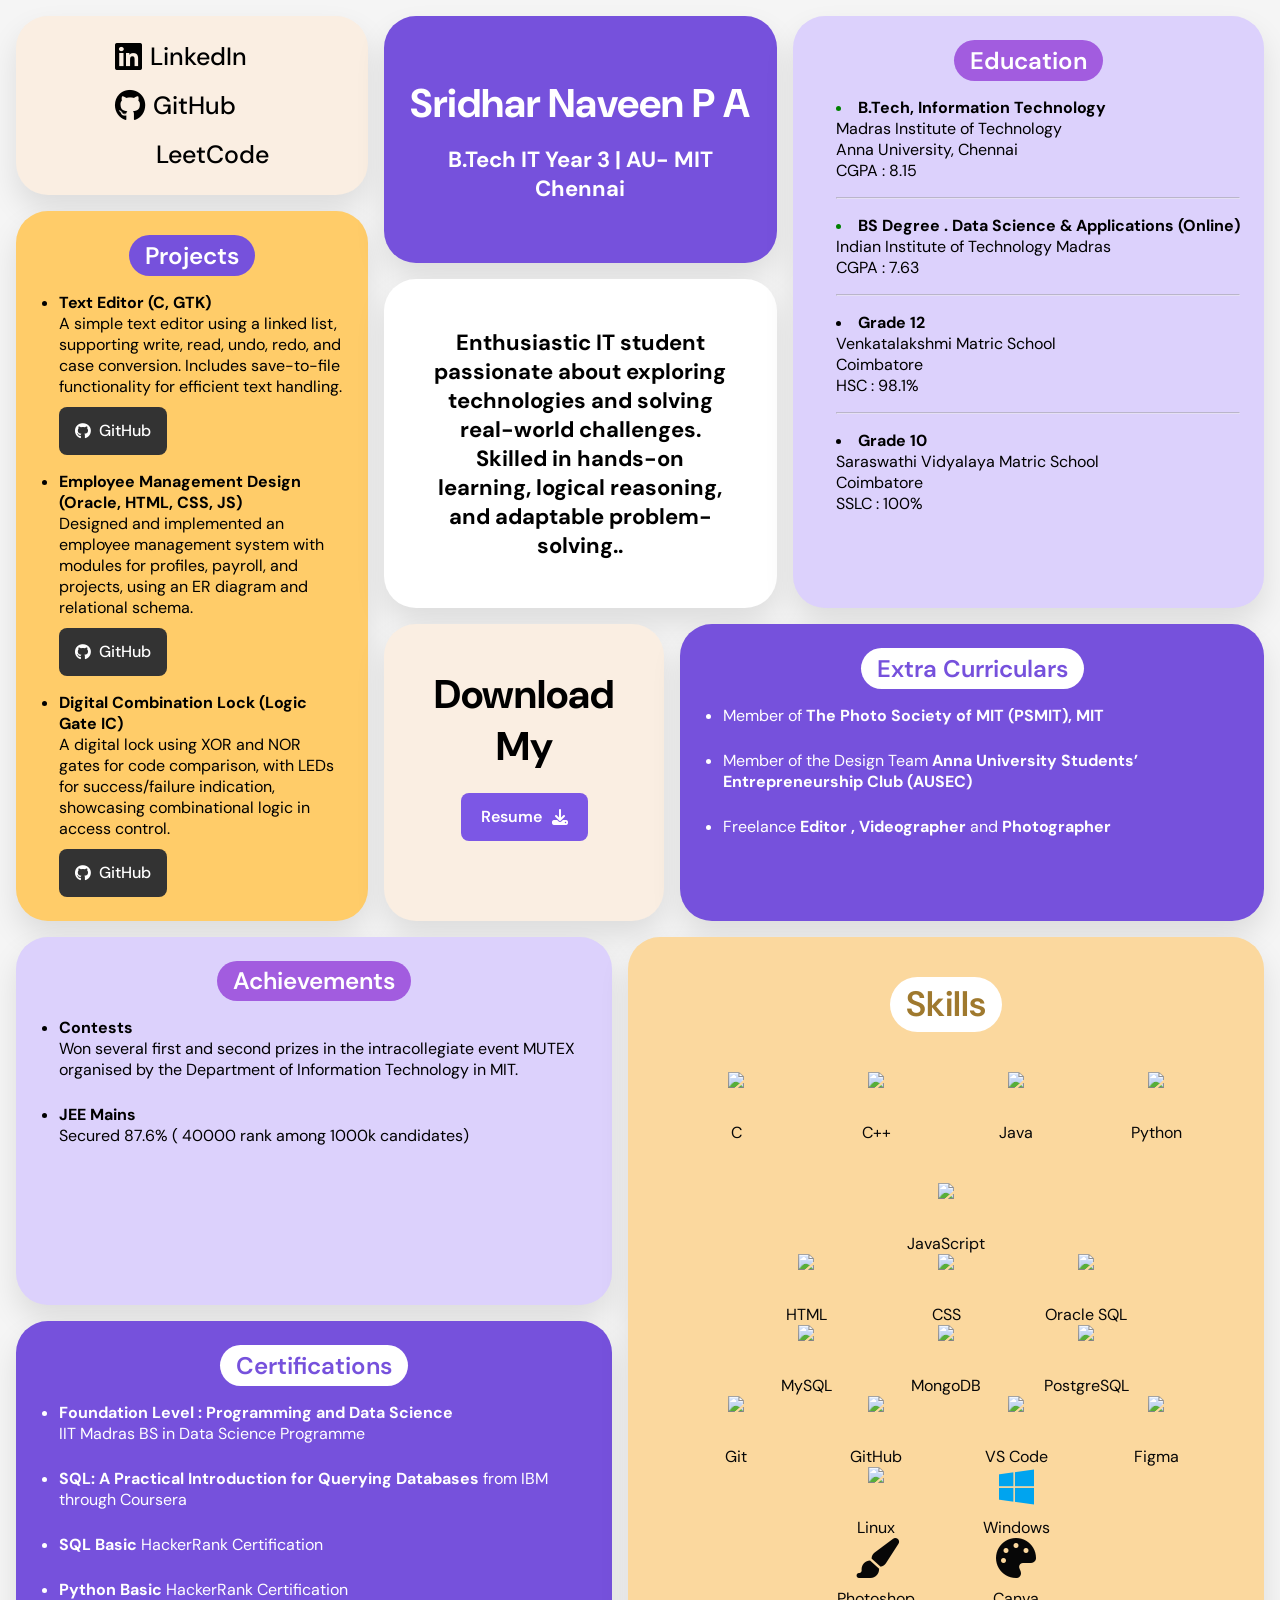
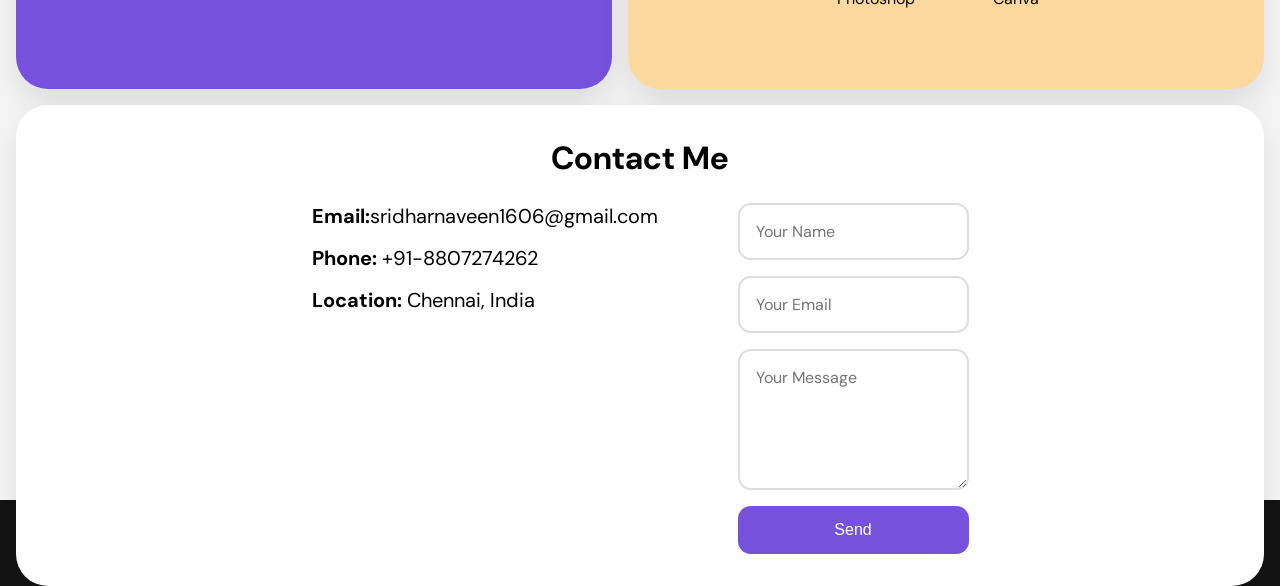
==== commit a0a37bf1: "responsive'" ====
--- a/index.html
+++ b/index.html
@@ -7,7 +7,7 @@
     <link rel="stylesheet" href="style.css" />
     <link href="https://fonts.googleapis.com/css2?family=DM+Sans:wght@400;500&display=swap" rel="stylesheet" />
     <link rel="stylesheet" href="https://cdnjs.cloudflare.com/ajax/libs/font-awesome/6.5.0/css/all.min.css" />
-
+    <meta name="viewport" content="width=device-width, initial-scale=1.0">
 
 </head>
 
--- a/style.css
+++ b/style.css
@@ -898,4 +898,99 @@
         color: inherit;
         text-decoration: none;
     }
+}
+
+/* Mobile Responsiveness */
+@media (max-width: 768px) {
+  .container {
+    width: 100%;
+    height: auto;
+    padding: 1em;
+  }
+
+  /* Make all rows and columns stack vertically */
+  .row1, .row2, .row3,
+  .col-left, .col-right,
+  .achievements-certifications,
+  .contact-content {
+    flex-direction: column;
+  }
+
+  /* Remove fixed heights and set to auto */
+  .row1, .row2, .row3 {
+    flex: auto;
+    height: auto;
+    gap: 1em;
+  }
+
+  /* Make all columns full width */
+  .col-left, .col-right,
+  .col1, .col2,
+  .achievements-box, .certifications-box,
+  .contact-details, .contact-form {
+    flex: 1 1 100%;
+    width: 100%;
+  }
+
+  /* Adjust specific bento boxes */
+  .bento-box {
+    margin-bottom: 1em;
+  }
+
+  /* Adjust text sizes for mobile */
+  .name {
+    font-size: 32px;
+  }
+  .name2, .name3 {
+    font-size: 18px;
+    margin-left: 20px;
+    margin-right: 20px;
+  }
+
+  /* Adjust the download section */
+  .dawn {
+    margin-top: 1em;
+    margin-bottom: 1em;
+  }
+  .resume-button {
+    margin-top: 0;
+  }
+
+  /* Adjust skills section */
+  .skills-flex {
+    gap: 20px;
+  }
+  .skill {
+    width: 80px;
+  }
+
+  /* Adjust contact section */
+  .contact-content {
+    gap: 2rem;
+    flex-direction: column;
+  }
+  .contact-details {
+    font-size: 16px;
+  }
+}
+
+/* Smooth scrolling for mobile */
+html {
+  scroll-behavior: smooth;
+}
+
+/* Prevent horizontal overflow */
+body {
+  overflow-x: hidden;
+}
+
+/* Make buttons more touch-friendly */
+.resume-button, .github-btn, .contact-form button {
+  min-height: 48px; /* Recommended minimum touch target size */
+}
+
+/* Adjust form elements for mobile */
+.contact-form input,
+.contact-form textarea {
+  font-size: 16px; /* Prevent iOS zoom on focus */
 }
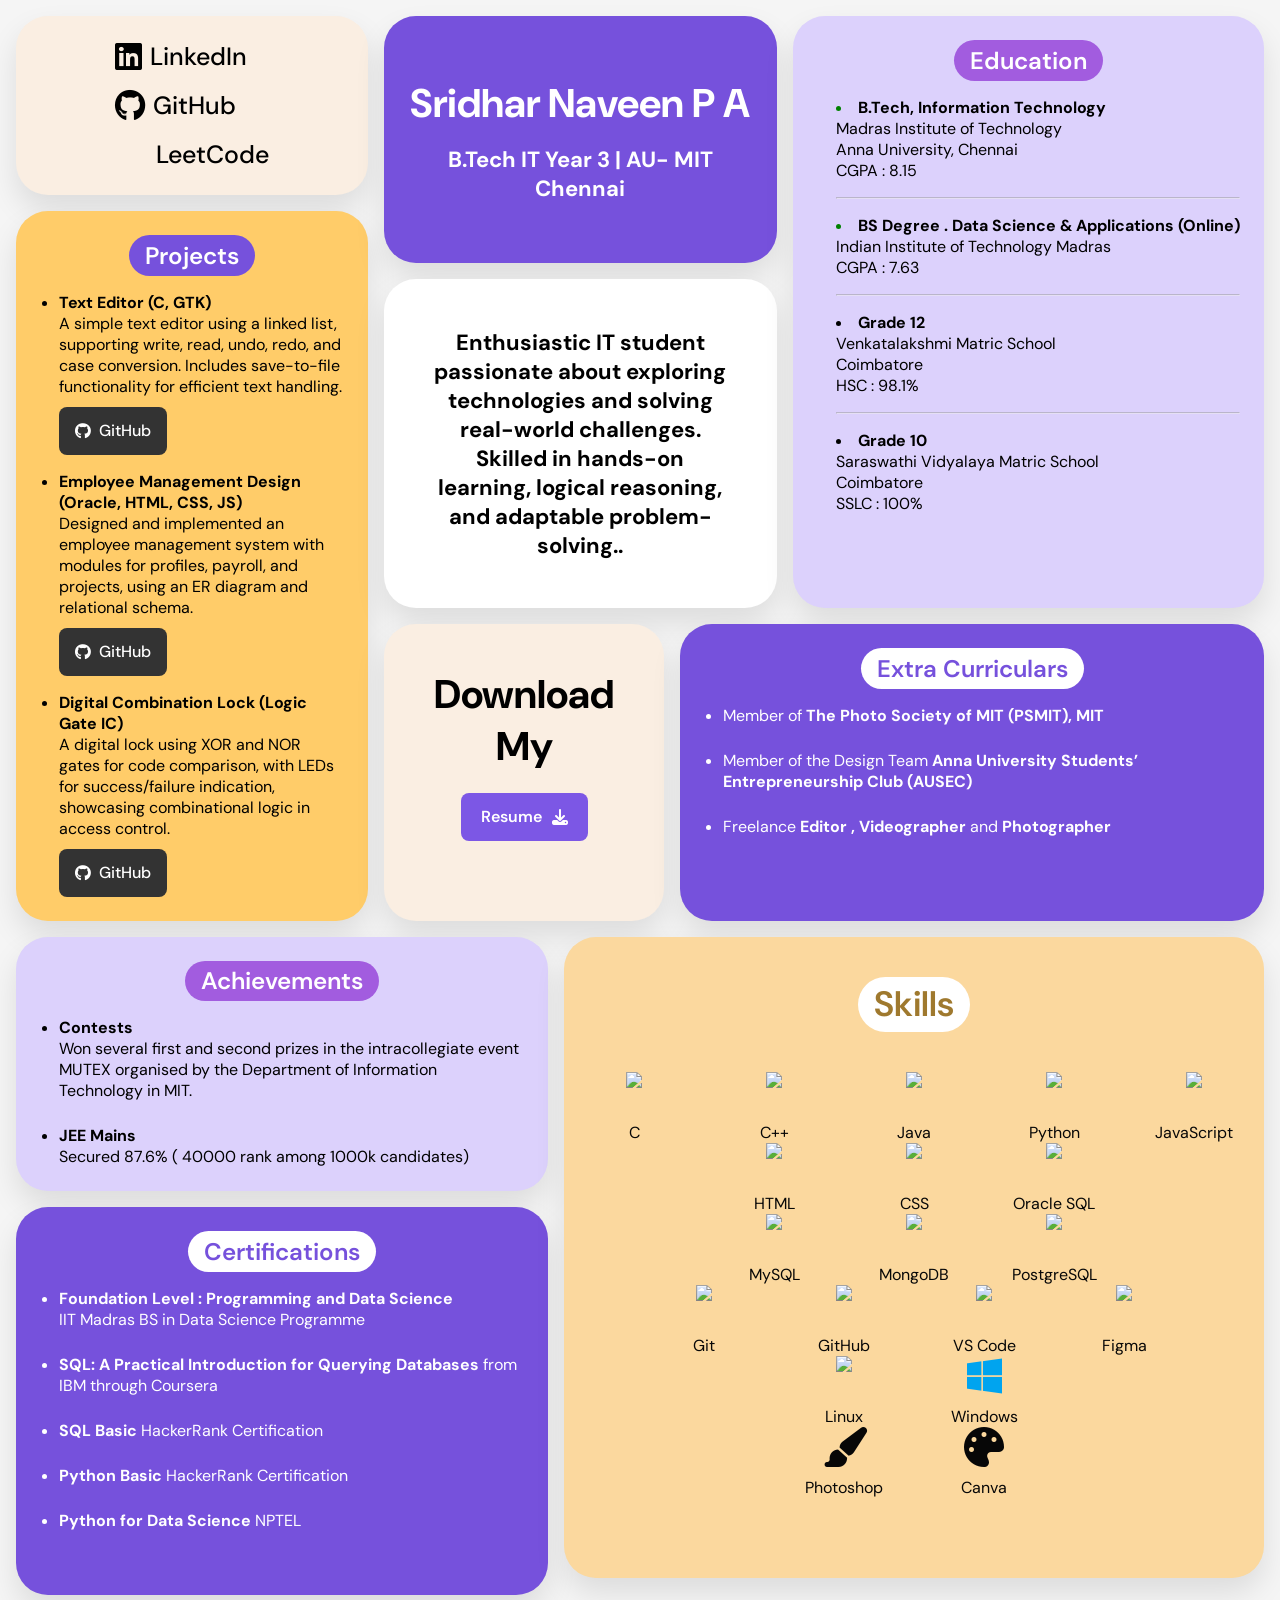
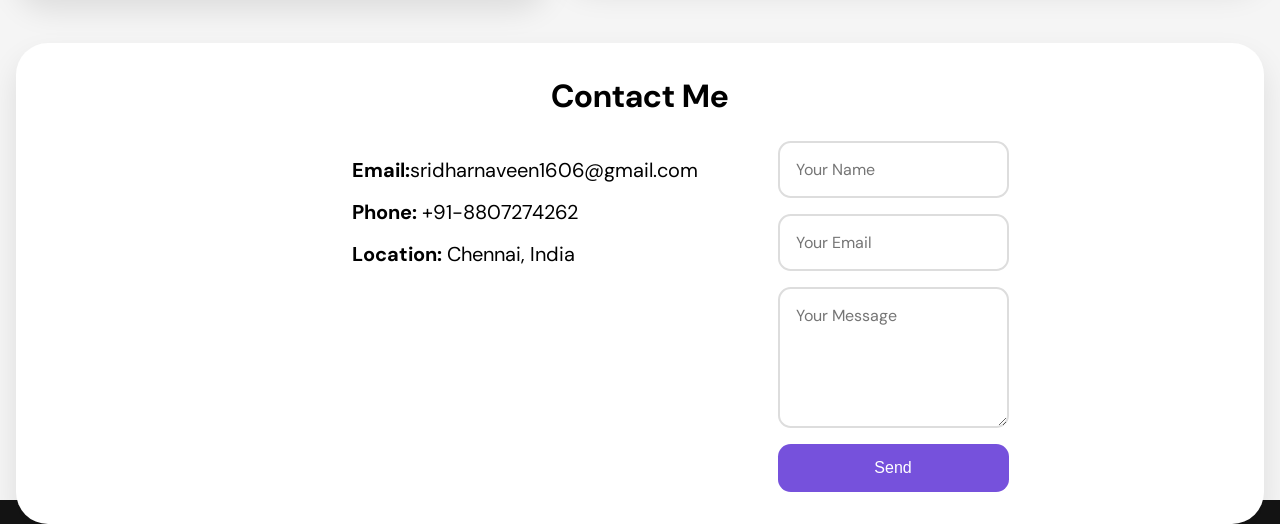
==== commit 48ef6655: "Update index.html" ====
--- a/index.html
+++ b/index.html
@@ -11,6 +11,7 @@
 
 </head>
 
+
 <body>
 
     <div class="container">
@@ -194,7 +195,9 @@
                             <a href="ASSETS/python.pdf" class="idk"><strong>Python Basic</strong> HackerRank
                                 Certification</a>
                         </li>
-
+                                                <li>
+                            <a href="ASSETS/nptel.pdf" class="idk"><strong>Python for Data Science </strong> NPTEL
+                        </li>
                     </ul>
                 </div>
             </div>
@@ -310,21 +313,35 @@
                     <p><strong>Location:</strong> Chennai, India</p>
                 </div>
 
-                <form class="contact-form" action="https://formsubmit.co/1KMAQXsx68sdjhkoIp1x1QD7oHsmMdPDz-L3TjTKVu0s"
+                <form class="contact-form" action="https://sheetdb.io/api/v1/fjnsjmb95dp3k" id="sheetdb-form"
                     method="POST">
-                    <input type="text" name="name" placeholder="Your Name" required />
-                    <input type="email" name="email" placeholder="Your Email" required />
-                    <textarea name="message" placeholder="Your Message" rows="5" required></textarea>
+                    <input type="text" name="data[name]" placeholder="Your Name" required />
+                    <input type="email" name="data[email]" placeholder="Your Email" required />
+                    <textarea name="data[message]" placeholder="Your Message" rows="5" required></textarea>
                     <button type="submit">Send</button>
 
-                    <!-- Required hidden fields for FormSubmit -->
-                    <input type="hidden" name="_template" value="table">
-                    <input type="hidden" name="_cc" value="sridharnaveen1606@gmail.com">
+                   
                     
                 </form>
+                 <script>
+  var form = document.getElementById('sheetdb-form');
+  form.addEventListener("submit", e => {
+    e.preventDefault();
+    fetch(form.action, {
+        method : "POST",
+        body: new FormData(document.getElementById("sheetdb-form")),
+    }).then(
+        response => response.json()
+    ).then((html) => {
+      // you can put any JS code here
+      alert('Thank you for your message! ');
+    });
+  });
+</script>
+
             </div>
         </div>
     </div>
 </body>
 
-</html>+</html>
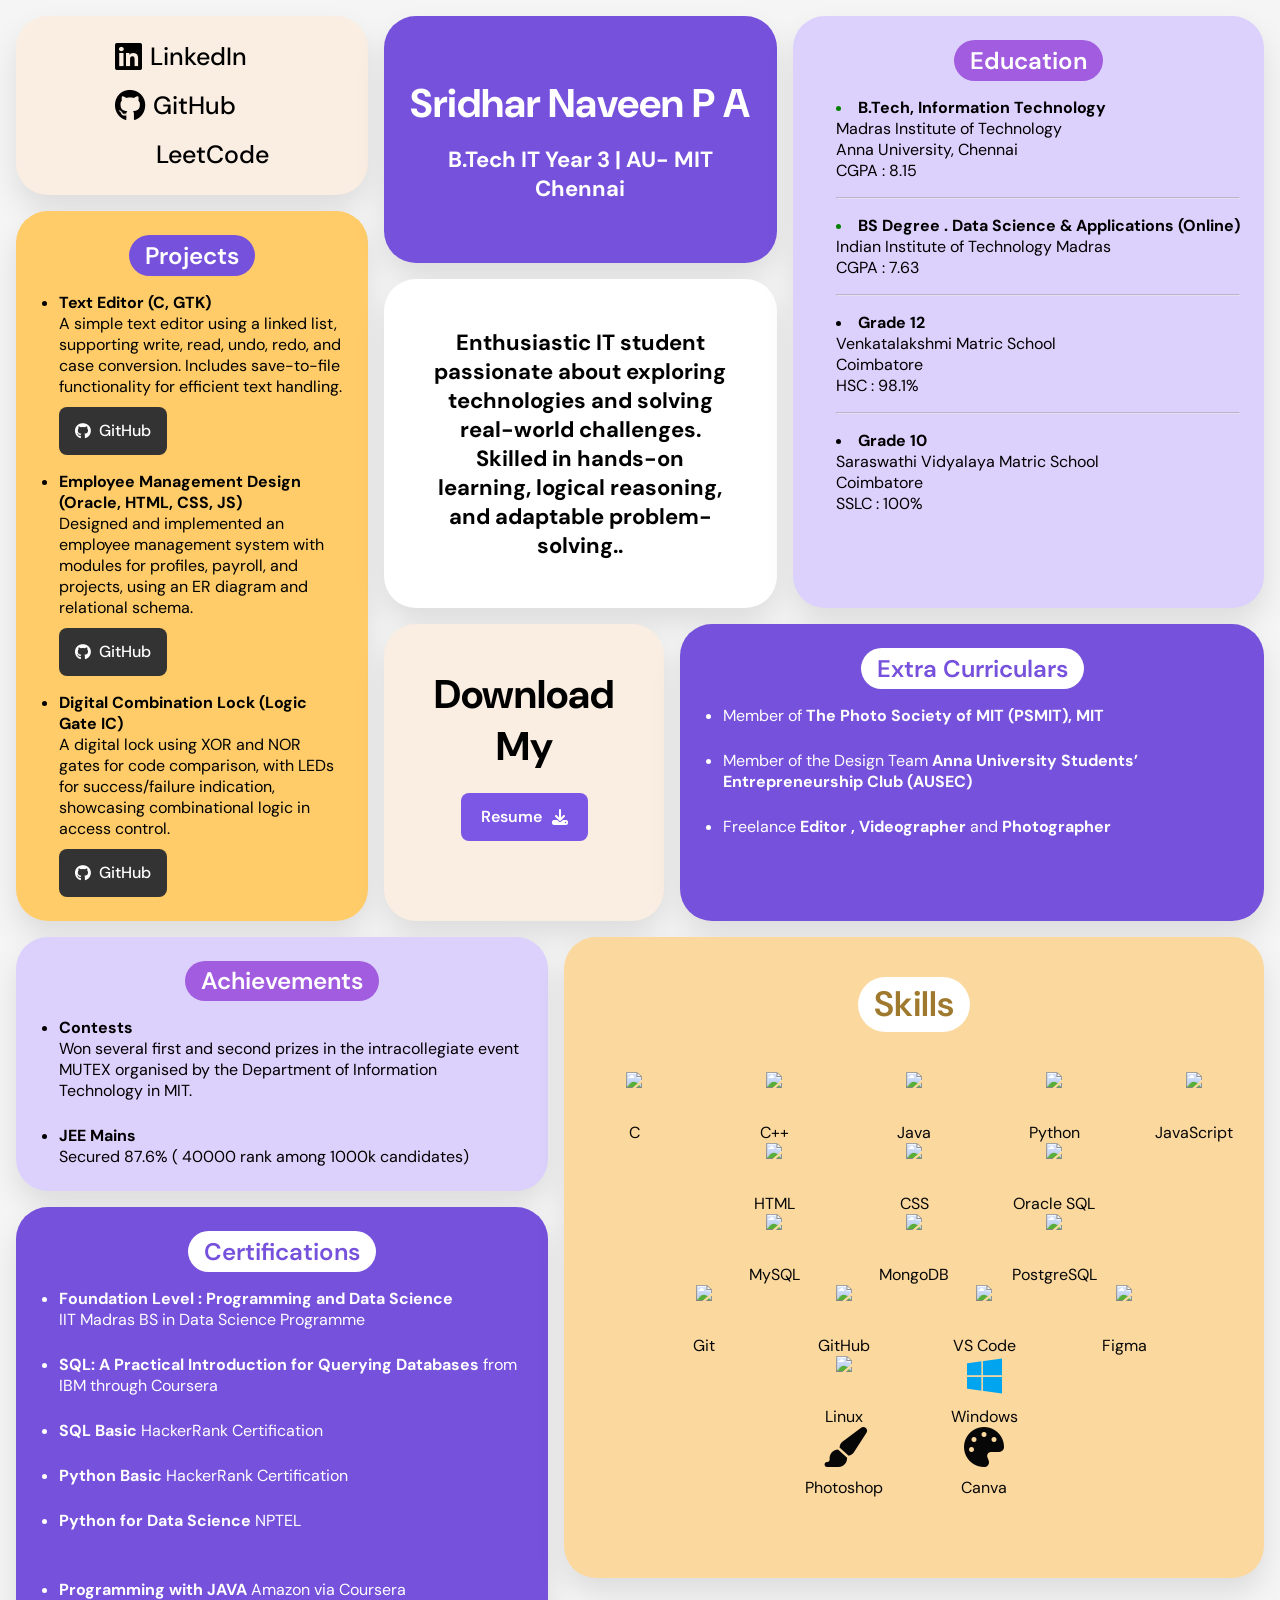
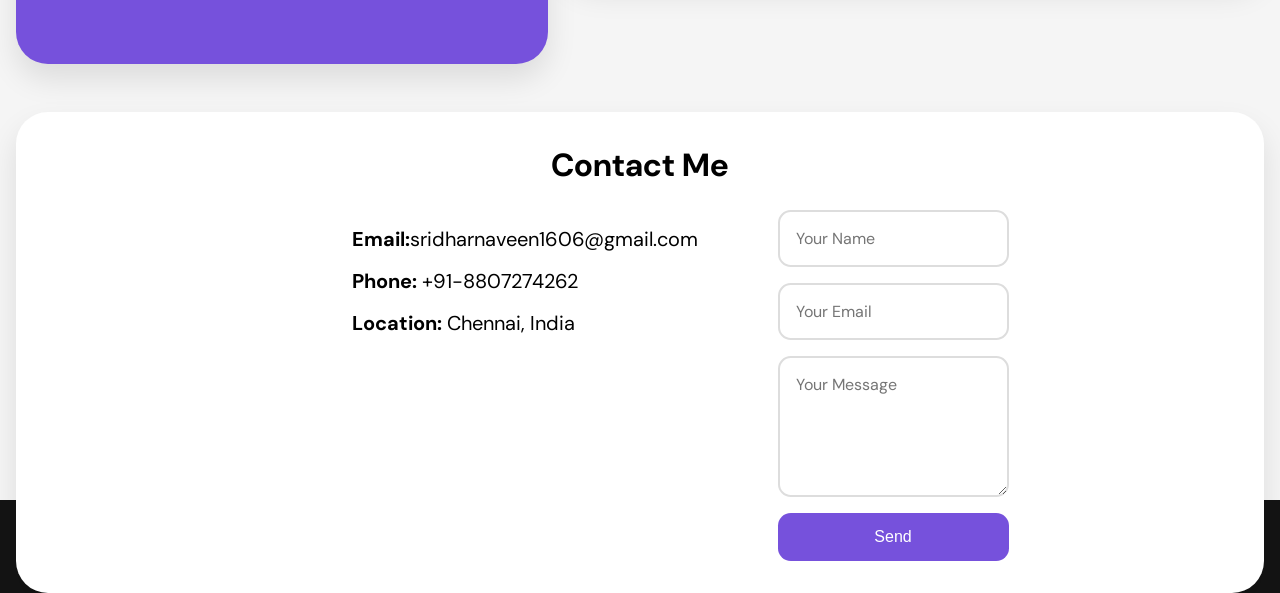
==== commit d4e42010: "Update index.html" ====
--- a/index.html
+++ b/index.html
@@ -197,6 +197,9 @@
                         </li>
                                                 <li>
                             <a href="ASSETS/nptel.pdf" class="idk"><strong>Python for Data Science </strong> NPTEL
+                        </li>
+                        <li>
+                            <a href="ASSETS/java.pdf" class="idk"><strong>Programming with JAVA</strong> Amazon via Coursera
                         </li>
                     </ul>
                 </div>
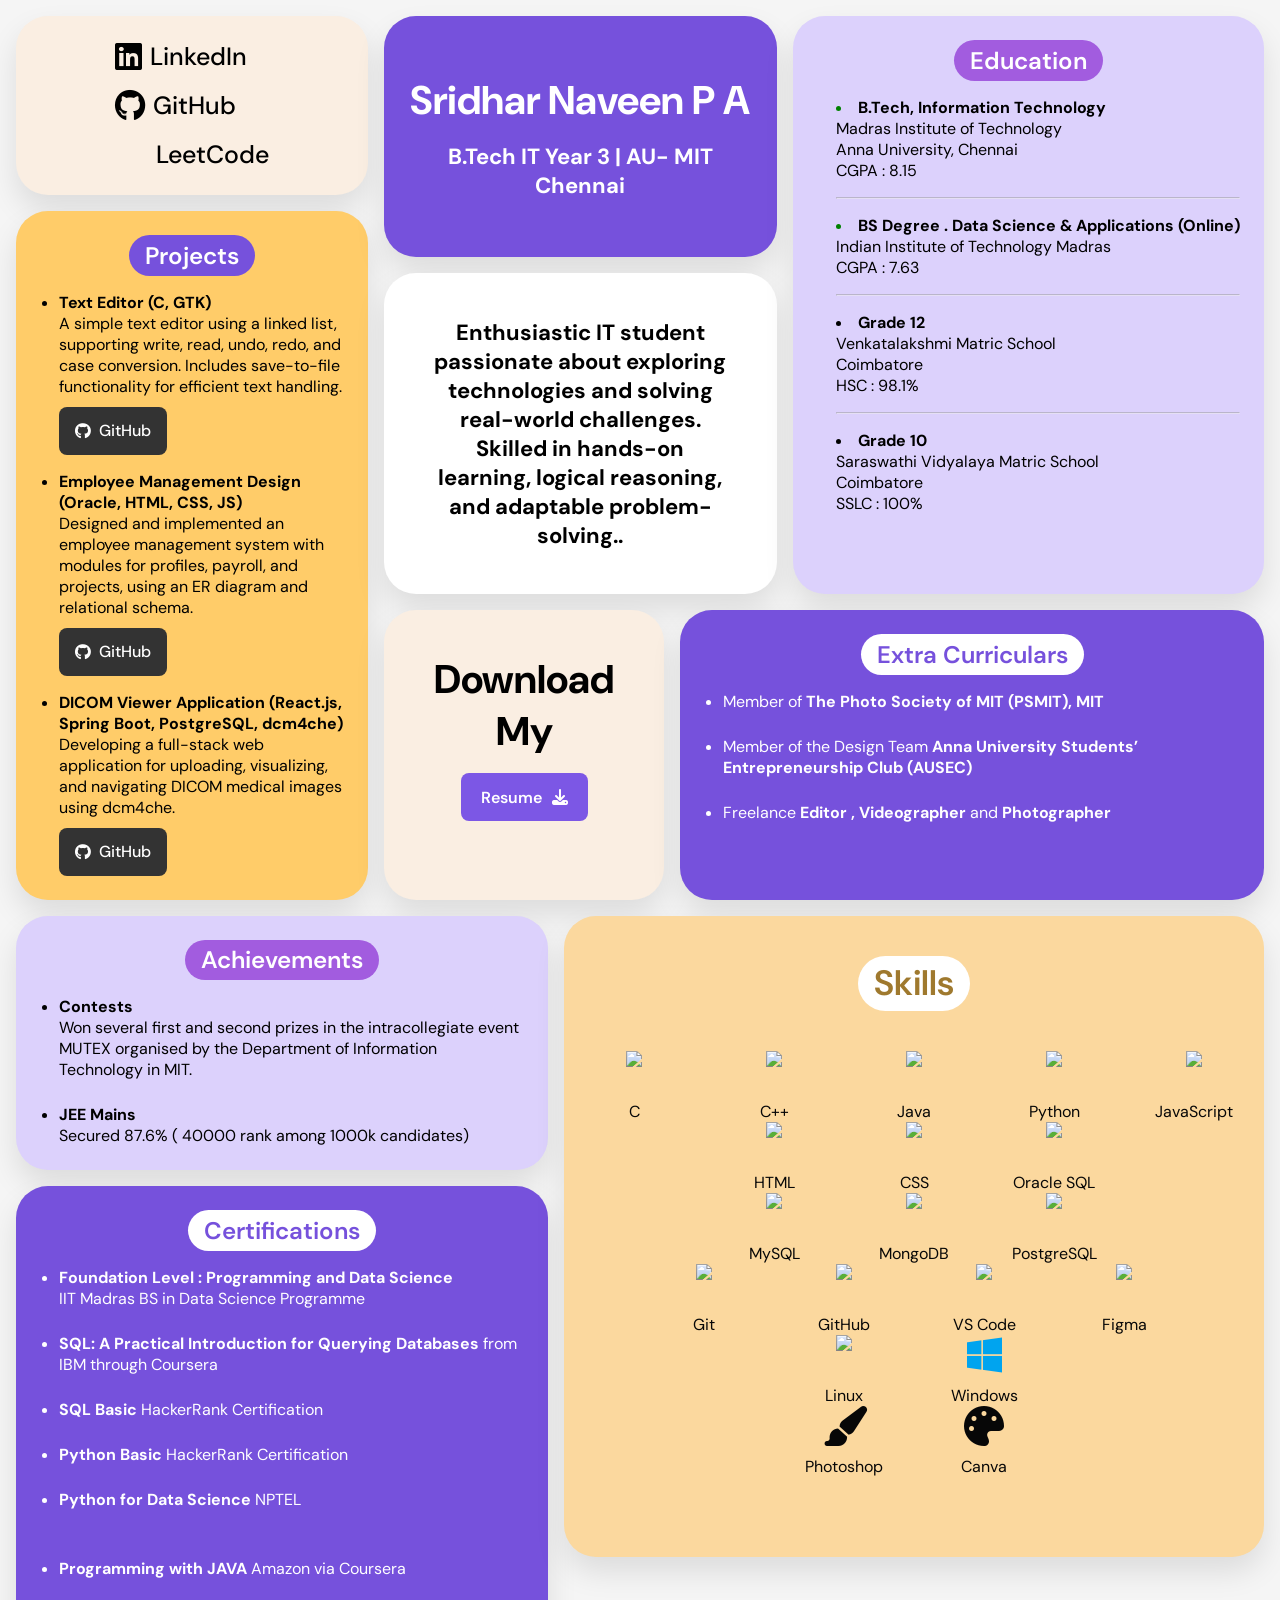
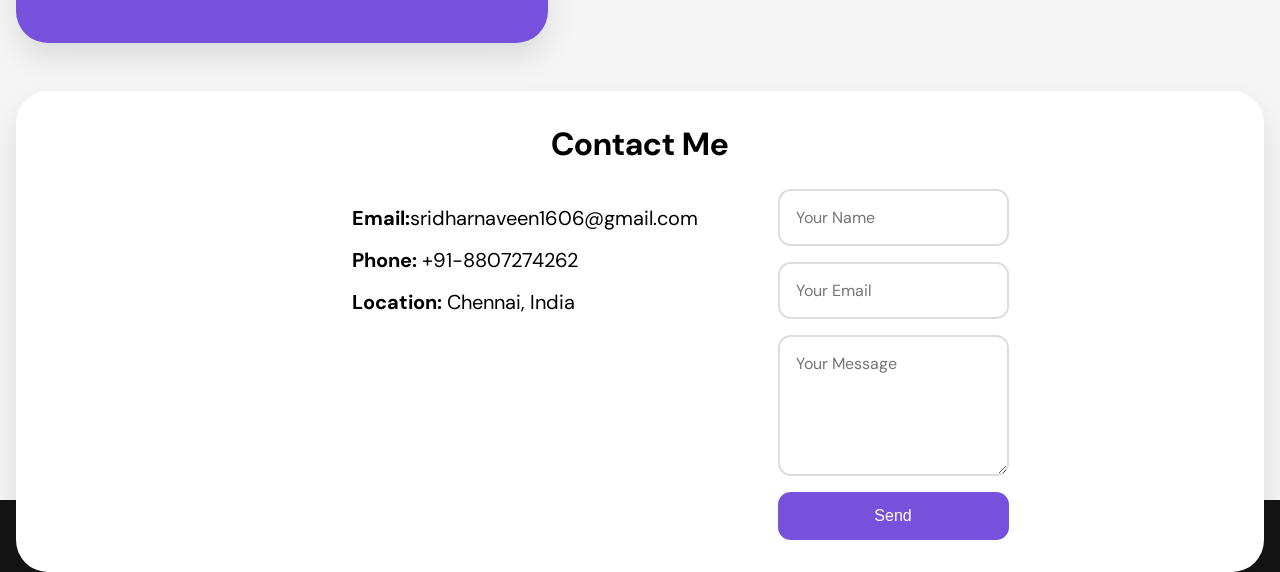
==== commit c781aca6: "Update index.html" ====
--- a/index.html
+++ b/index.html
@@ -57,16 +57,16 @@
                             <strong>Employee Management Design (Oracle, HTML, CSS, JS)</strong><br>
                             Designed and implemented an employee management system with modules for profiles, payroll,
                             and projects, using an ER diagram and relational schema.<br>
-                            <a href="https://github.com/yourusername/employee-management-system" class="github-btn"
+                            <a href="ASSETS/erd.png" class="github-btn"
                                 target="_blank">
                                 <i class="fab fa-github"></i> GitHub
                             </a>
                         </li>
                         <li>
-                            <strong>Digital Combination Lock (Logic Gate IC)</strong><br>
-                            A digital lock using XOR and NOR gates for code comparison, with LEDs for success/failure
-                            indication, showcasing combinational logic in access control.<br>
-                            <a href="https://github.com/yourusername/employee-management-system" class="github-btn"
+                            <strong>DICOM Viewer Application (React.js, Spring Boot, PostgreSQL, dcm4che)</strong><br>
+                           Developing a full-stack
+ web application for uploading, visualizing, and navigating DICOM medical images using dcm4che.<br>
+                            <a href="ASSETS/DICOM.gif" class="github-btn"
                                 target="_blank">
                                 <i class="fab fa-github"></i> GitHub
                             </a>
@@ -348,3 +348,5 @@
 </body>
 
 </html>
+
+
